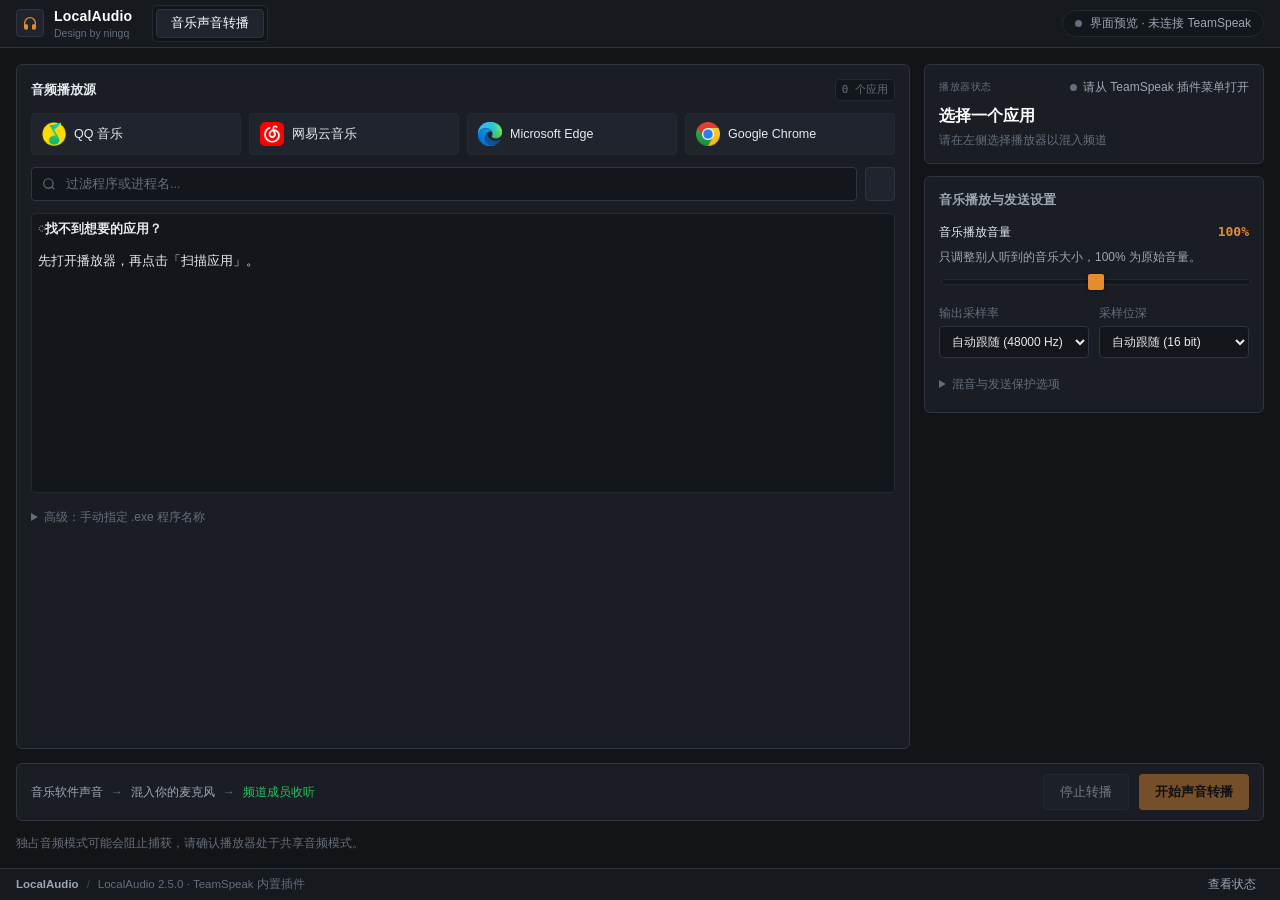
==== audio/frontend/index.html @ bee4cd1f "Add audio and screen plugin source with build tools" ====
<!doctype html>
<html lang="zh-CN">
<head>
  <meta charset="utf-8">
  <meta name="viewport" content="width=device-width,initial-scale=1">
  <meta http-equiv="Content-Security-Policy" content="default-src 'self'; script-src 'self'; style-src 'self'; img-src 'self' data:; media-src 'none'; connect-src 'none'; worker-src 'none'; object-src 'none'; frame-src 'none'; base-uri 'none'; form-action 'none'">
  <title>LocalAudio · 音频版</title>
  <link rel="stylesheet" href="./styles.css">
  <script type="module" src="./app.js"></script>
</head>
<body>
  <div class="shell">
    <!-- 控制台顶栏 -->
    <header class="topbar">
      <div class="header-left">
        <div class="brand" aria-label="LocalAudio, Design by ningq">
          <div class="brand-icon" aria-hidden="true">
            <svg viewBox="0 0 24 24" width="16" height="16" fill="currentColor">
              <!-- 精致双通道波形/耳机音频图标 -->
              <path d="M12 3a9 9 0 0 0-9 9v7a3 3 0 0 0 3 3h1a2 2 0 0 0 2-2v-4a2 2 0 0 0-2-2H5v-2a7 7 0 0 1 14 0v2h-2a2 2 0 0 0-2 2v4a2 2 0 0 0 2 2h1a3 3 0 0 0 3-3v-7a9 9 0 0 0-9-9z"/>
            </svg>
          </div>
          <div class="brand-meta">
            <span class="brand-title">LocalAudio</span>
            <span class="brand-sub">Design by ningq</span>
          </div>
        </div>

        <div class="tabs" aria-label="音乐声音转播"><div class="tab-group"><span class="tab active">音乐声音转播</span></div></div>
      </div>

      <div class="header-right">
        <div class="context-pill" title="当前 TeamSpeak 频道连接状态">
          <span class="status-dot" id="contextDot"></span>
          <span id="contextLabel">等待客户端连接</span>
        </div>

      </div>
    </header>

    <main class="main-viewport">
      <!-- 声音共享控制区 -->
      <section class="page active" id="audioPage" role="tabpanel" aria-labelledby="audioHeading">
        <h1 id="audioHeading" class="visually-hidden">本地声音共享</h1>
        
        <div class="studio-workbench">
          <!-- 左侧：播放源选择 -->
          <div class="panel-section source-panel">
            <div class="panel-header">
              <span class="panel-title">音频播放源</span>
              <span id="appCount" class="counter-tag">尚未扫描</span>
            </div>

            <!-- 常用程序快捷预设 -->
            <div class="preset-strip" id="presets"></div>

            <!-- 过滤与扫描栏 -->
            <div class="search-bar">
              <div class="search-input-wrap">
                <svg viewBox="0 0 24 24" width="14" height="14" fill="none" stroke="currentColor" stroke-width="2">
                  <circle cx="11" cy="11" r="8"/>
                  <line x1="21" y1="21" x2="16.65" y2="16.65"/>
                </svg>
                <input id="appSearch" type="search" placeholder="过滤程序或进程名..." autocomplete="off" aria-label="搜索应用">
              </div>
              <button class="button secondary scan" id="scanButton" title="重新扫描系统正在播放声音的程序">
                
              </button>
            </div>

            <!-- 程序列表 -->
            <div class="app-list-container" id="appList" role="region" aria-label="应用列表"></div>

            <!-- 高级手动输入 -->
            <details class="manual-details">
              <summary>高级：手动指定 .exe 程序名称</summary>
              <div class="manual-box">
                <input id="targetExe" placeholder="例如：foobar2000.exe" spellcheck="false" autocomplete="off">
              </div>
            </details>
          </div>

          <!-- 右侧：通道监听与推流控制 -->
          <div class="panel-section audio-controls-panel">
            <!-- 当前选中的播放源展示 -->
            <div class="channel-monitor-card now-card">
              <div class="channel-header">
                <span class="channel-tag">播放器状态</span>
                <div class="meta-status" id="audioState">
                  <span class="status-dot"></span>
                  <span>未开始转播</span>
                </div>
              </div>
              <div class="channel-body">
                <h2 id="selectedLabel" class="target-title">选择一个应用</h2>
                <p class="mono target-exe" id="selectedExe">请在左侧选择播放器以混入频道</p>
              </div>
            </div>

            <!-- 声音参数控制面板 -->
            <div class="console-rack volume-card">
              <div class="rack-header">音乐播放与发送设置</div>
              
              <div class="fader-row volume-row">
                <div class="fader-info">
                  <span class="fader-label">音乐播放音量</span>
                  <span class="meter-readout" id="volumeValue">100<span>%</span></span>
                </div>
                <p class="fader-help">只调整别人听到的音乐大小，100% 为原始音量。</p>
                <div class="slider-wrapper">
                  <input type="range" min="0" max="200" value="100" id="volume" aria-label="共享音量">
                </div>
              </div>

              <div class="tuning-grid">
                <div class="setting-item">
                  <label for="sampleRate">输出采样率</label>
                  <select id="sampleRate" class="select-field">
                    <option value="0">自动跟随 (48000 Hz)</option>
                    <option value="44100">44100 Hz</option>
                    <option value="48000">48000 Hz</option>
                    <option value="96000">96000 Hz</option>
                  </select>
                </div>
                <div class="setting-item">
                  <label for="bitDepth">采样位深</label>
                  <select id="bitDepth" class="select-field">
                    <option value="0">自动跟随 (16 bit)</option>
                    <option value="16">16 bit</option>
                    <option value="24">24 bit</option>
                    <option value="32">32 bit</option>
                  </select>
                </div>
              </div>

              <!-- 混音与发送保护设置 -->
              <details class="advanced">
                <summary>
                  <span>混音与发送保护选项</span>
                </summary>
                <div class="options-content">
                  <label class="check">
                    <input type="checkbox" id="keepMicActive" checked>
                    <span>保留麦克风原声通道<small>音乐与个人连麦声实时混合输出</small></span>
                  </label>
                  <label class="check">
                    <input type="checkbox" id="forceSend" checked>
                    <span>持续发送混音数据<small>客户端静音不受影响</small></span>
                  </label>
                </div>
              </details>
            </div>
          </div>
        </div>

        <!-- 底部全局控制台条 -->
        <div class="console-dock action-bar">
          <div class="audio-route-flow route">
            <span class="flow-step route-icon">音乐软件声音</span>
            <span class="flow-arrow">→</span>
            <span class="flow-step route-text">混入你的麦克风</span>
            <span class="flow-arrow">→</span>
            <span class="flow-step route-dest">频道成员收听</span>
          </div>
          <div class="dock-actions action-buttons">
            <button class="btn secondary" id="audioStop" disabled>停止转播</button>
            <button class="btn primary-action" id="audioStart">
              <span>开始声音转播</span>
            </button>
          </div>
        </div>
        <p class="footnote">独占音频模式可能会阻止捕获，请确认播放器处于共享音频模式。</p>
      </section>

    </main>

    <!-- 底部状态条 -->
    <footer class="app-footer">
      <div class="footer-left">
        <span class="brand-footnote">LocalAudio</span>
        <span class="separator">/</span>
        <span id="versionLabel">LocalAudio 2.5.0 · TeamSpeak 内置插件</span>
      </div>
      <div class="footer-right">
        <button class="btn-text" id="diagnosticButton">查看状态</button>
      </div>
    </footer>
  </div>

  


  <!-- 诊断状态弹窗 -->
  <dialog id="diagnosticDialog" class="studio-modal">
    <div class="modal-header">
      <div class="modal-title-group">
        <h3>当前状态</h3>
      </div>
      <button class="btn-close" id="closeDiagnostic" aria-label="关闭">✕</button>
    </div>
    <div class="modal-body">
      <pre id="diagnosticText"></pre>
    </div>
  </dialog>

  <div id="toast" role="status" aria-live="polite"></div>
</body>
</html>
---- audio/frontend/styles.css ----
/* ==========================================================================
   LocalAudio · TeamSpeak Music and Microphone Console
   Design System: Studio Hardware Rack (Graphite, Amber & Signal Indicators)
   Designed by ningq
   ========================================================================== */

:root {
  color-scheme: dark;
  /* 基底石墨硬件层级 */
  --bg-app: #121417;
  --bg-topbar: #16191e;
  --bg-panel: #1a1e24;
  --bg-panel-inset: #13161a;
  --bg-item: #20252d;
  --bg-item-hover: #262c36;
  --bg-item-selected: #2d3542;

  /* 结构边框：微明度细实线 */
  --border-subtle: #242932;
  --border-line: #2e3540;
  --border-highlight: #3d4655;
  --border-focus: #e58b30;

  /* 专业音频中性高对比文字 */
  --text-pure: #ffffff;
  --text-primary: #e6eaf0;
  --text-secondary: #9da6b4;
  --text-muted: #656e7c;

  /* 信号原色：硬件指示灯风格 */
  --amber: #e58b30;
  --amber-hover: #f59e0b;
  --amber-subtle: rgba(229, 139, 48, 0.12);

  --signal-green: #22c55e;
  --signal-green-subtle: rgba(34, 197, 94, 0.12);

  --danger: #ef4444;
  --danger-hover: #dc2626;

  /* 几何规范 */
  --radius-sm: 4px;
  --radius-md: 6px;
  --radius-lg: 8px;
  --radius-pill: 9999px;

  --font-sans: -apple-system, BlinkMacSystemFont, 'Segoe UI', 'PingFang SC', 'Microsoft YaHei UI', 'Noto Sans SC', sans-serif;
  --font-mono: 'JetBrains Mono', 'SF Mono', Consolas, 'Cascadia Code', monospace;
  --ease: cubic-bezier(0.16, 1, 0.3, 1);
}

* {
  box-sizing: border-box;
}

/* Shared by application lists, panels, dialogs and text fields in WebView2. */
*::-webkit-scrollbar { width: 10px; height: 10px; }
*::-webkit-scrollbar-track { background: var(--bg-panel-inset); border-radius: 6px; }
*::-webkit-scrollbar-thumb {
  background: #505a68;
  border: 2px solid var(--bg-panel-inset);
  border-radius: 6px;
  min-height: 28px;
}
*::-webkit-scrollbar-thumb:hover { background: var(--amber); }
*::-webkit-scrollbar-thumb:active { background: var(--amber-hover); }
*::-webkit-scrollbar-button { display: none; width: 0; height: 0; }
*::-webkit-scrollbar-corner { background: var(--bg-panel-inset); }
@supports not selector(::-webkit-scrollbar) {
  * { scrollbar-width: thin; scrollbar-color: #505a68 var(--bg-panel-inset); }
}
@media (forced-colors: active) {
  *::-webkit-scrollbar-thumb { background: ButtonText; }
  *::-webkit-scrollbar-track { background: Canvas; }
}

html, body {
  margin: 0;
  padding: 0;
  height: 100%;
  overflow: hidden;
  background-color: var(--bg-app);
  color: var(--text-primary);
  font-family: var(--font-sans);
  font-size: 13px;
  line-height: 1.45;
  -webkit-font-smoothing: antialiased;
  user-select: none;
}

[hidden] {
  display: none !important;
}

.visually-hidden {
  position: absolute;
  width: 1px;
  height: 1px;
  padding: 0;
  margin: -1px;
  overflow: hidden;
  clip: rect(0, 0, 0, 0);
  border: 0;
}

.mono {
  font-family: var(--font-mono);
}

button, input, select, textarea {
  font: inherit;
  color: inherit;
  outline: none;
}

button {
  cursor: pointer;
  border: none;
  background: transparent;
  transition: all 0.15s ease;
}

button:disabled {
  opacity: 0.45;
  cursor: not-allowed;
  pointer-events: none;
}

button:focus-visible, input:focus-visible, select:focus-visible, textarea:focus-visible {
  outline: 1.5px solid var(--border-focus);
  outline-offset: 1px;
}

/* 主工作区外壳 */
.shell {
  display: flex;
  flex-direction: column;
  height: 100%;
}

/* 顶栏控制台 */
.topbar {
  display: flex;
  align-items: center;
  justify-content: space-between;
  height: 48px;
  padding: 0 16px;
  background: var(--bg-topbar);
  border-bottom: 1px solid var(--border-line);
  flex-shrink: 0;
}

.header-left {
  display: flex;
  align-items: center;
  gap: 20px;
}

.brand {
  display: flex;
  align-items: center;
  gap: 10px;
}

.brand-icon {
  display: inline-flex;
  align-items: center;
  justify-content: center;
  width: 28px;
  height: 28px;
  background: var(--bg-item);
  border: 1px solid var(--border-line);
  border-radius: var(--radius-sm);
  color: var(--amber);
  flex-shrink: 0;
}

.brand-icon svg {
  display: block;
}

.brand-meta {
  display: flex;
  flex-direction: column;
}

.brand-title {
  font-size: 14px;
  font-weight: 600;
  color: var(--text-pure);
  letter-spacing: 0.2px;
}

.brand-sub {
  font-size: 10.5px;
  color: var(--text-muted);
}

/* 模式切换选项卡 */
.tabs {
  display: flex;
  align-items: center;
}

.tab-group {
  display: flex;
  background: var(--bg-panel-inset);
  padding: 3px;
  border-radius: var(--radius-sm);
  border: 1px solid var(--border-subtle);
  gap: 2px;
}

.tab {
  padding: 4px 14px;
  border-radius: var(--radius-sm);
  font-size: 12.5px;
  font-weight: 500;
  color: var(--text-secondary);
  display: inline-flex;
  align-items: center;
  gap: 6px;
}

.tab:hover {
  color: var(--text-primary);
  background: rgba(255, 255, 255, 0.04);
}

.tab.active {
  background: var(--bg-item);
  color: var(--text-pure);
  border: 1px solid var(--border-line);
  box-shadow: 0 1px 3px rgba(0, 0, 0, 0.3);
}

.tab-tag {
  font-family: var(--font-mono);
  font-size: 9.5px;
  padding: 1px 4px;
  background: var(--amber-subtle);
  color: var(--amber);
  border: 1px solid rgba(229, 139, 48, 0.3);
  border-radius: 2px;
}

/* 顶栏右侧状态 */
.header-right {
  display: flex;
  align-items: center;
  gap: 10px;
}

.context-pill {
  display: flex;
  align-items: center;
  gap: 8px;
  padding: 4px 12px;
  background: var(--bg-panel-inset);
  border: 1px solid var(--border-subtle);
  border-radius: var(--radius-pill);
  font-size: 12px;
  color: var(--text-secondary);
}

.status-dot {
  width: 7px;
  height: 7px;
  border-radius: 50%;
  background: var(--text-muted);
  flex-shrink: 0;
}

.status-dot.live {
  background: var(--signal-green);
  box-shadow: 0 0 6px rgba(34, 197, 94, 0.6);
}

.status-dot.warn {
  background: var(--amber);
}

.icon-button {
  display: inline-flex;
  align-items: center;
  justify-content: center;
  width: 30px;
  height: 30px;
  border-radius: var(--radius-sm);
  color: var(--text-secondary);
  border: 1px solid var(--border-subtle);
  background: var(--bg-panel-inset);
}

.icon-button:hover {
  color: var(--text-pure);
  background: var(--bg-item);
  border-color: var(--border-line);
}

/* 主内容视口 */
.main-viewport {
  flex: 1;
  overflow: hidden;
  position: relative;
  display: flex;
  flex-direction: column;
}

.page {
  flex: 1;
  display: flex;
  flex-direction: column;
  padding: 16px;
  gap: 14px;
  overflow-y: auto;
}

/* 工作台栅格 */
.studio-workbench {
  display: grid;
  grid-template-columns: 1fr 340px;
  gap: 14px;
  flex: 1;
  min-height: 0;
}

.panel-section {
  display: flex;
  flex-direction: column;
  gap: 12px;
  min-height: 0;
}

.source-panel {
  background: var(--bg-panel);
  border: 1px solid var(--border-line);
  border-radius: var(--radius-md);
  padding: 14px;
}

.panel-header {
  display: flex;
  align-items: center;
  justify-content: space-between;
}

.panel-title {
  font-size: 13px;
  font-weight: 600;
  color: var(--text-primary);
}

.counter-tag {
  font-family: var(--font-mono);
  font-size: 11px;
  color: var(--text-muted);
  background: var(--bg-panel-inset);
  padding: 2px 6px;
  border-radius: var(--radius-sm);
  border: 1px solid var(--border-subtle);
}

/* 常用预设横栏 */
.preset-strip {
  display: grid;
  grid-template-columns: repeat(4, 1fr);
  gap: 8px;
}

.preset {
  display: flex;
  align-items: center;
  gap: 8px;
  padding: 8px 10px;
  background: var(--bg-item);
  border: 1px solid var(--border-subtle);
  border-radius: var(--radius-sm);
  color: var(--text-primary);
  font-size: 12.5px;
  text-align: left;
}

.preset:hover {
  background: var(--bg-item-hover);
  border-color: var(--border-line);
}

.preset.selected {
  background: var(--bg-item-selected);
  border-color: var(--amber);
  color: var(--text-pure);
}

.app-icon {
  display: inline-flex;
  align-items: center;
  justify-content: center;
  width: 24px;
  height: 24px;
  flex-shrink: 0;
}
.app-icon img { width: 100%; height: 100%; object-fit: contain; }
.app-row .app-icon { width: 32px; height: 32px; }
.app-icon-unavailable { font-size: 10px; color: var(--text-secondary); }

/* 搜索与工具条 */
.search-bar {
  display: flex;
  gap: 8px;
}

.search-input-wrap {
  flex: 1;
  display: flex;
  align-items: center;
  gap: 8px;
  background: var(--bg-panel-inset);
  border: 1px solid var(--border-line);
  border-radius: var(--radius-sm);
  padding: 0 10px;
}

.search-input-wrap svg {
  color: var(--text-muted);
  flex-shrink: 0;
}

.search-input-wrap input {
  flex: 1;
  background: transparent;
  border: none;
  height: 32px;
  font-size: 12.5px;
  color: var(--text-primary);
}

.search-input-wrap input::placeholder {
  color: var(--text-muted);
}

.button.secondary.scan {
  display: inline-flex;
  align-items: center;
  gap: 6px;
  padding: 0 14px;
  height: 34px;
  background: var(--bg-item);
  border: 1px solid var(--border-line);
  border-radius: var(--radius-sm);
  color: var(--text-primary);
  font-size: 12px;
  font-weight: 500;
  white-space: nowrap;
}

.button.secondary.scan:hover {
  background: var(--bg-item-hover);
  border-color: var(--border-highlight);
}

/* 程序列表容器 */
.app-list-container {
  flex: 1;
  min-height: 140px;
  max-height: 280px;
  overflow-y: auto;
  display: flex;
  flex-direction: column;
  gap: 4px;
  background: var(--bg-panel-inset);
  border: 1px solid var(--border-subtle);
  border-radius: var(--radius-sm);
  padding: 6px;
}

.app-row {
  display: flex;
  align-items: center;
  gap: 10px;
  padding: 7px 10px;
  background: var(--bg-item);
  border: 1px solid transparent;
  border-radius: var(--radius-sm);
  text-align: left;
}

.app-row:hover {
  background: var(--bg-item-hover);
}

.app-row.selected {
  background: var(--bg-item-selected);
  border-color: var(--amber);
}

.app-copy {
  flex: 1;
  display: flex;
  flex-direction: column;
  min-width: 0;
}

.app-copy strong {
  font-size: 12.5px;
  color: var(--text-primary);
  white-space: nowrap;
  overflow: hidden;
  text-overflow: ellipsis;
}

.app-copy small {
  font-family: var(--font-mono);
  font-size: 10.5px;
  color: var(--text-muted);
}

.app-row-end {
  display: flex;
  align-items: center;
  gap: 8px;
}

.playing-label {
  display: inline-flex;
  align-items: center;
  gap: 5px;
  font-size: 11px;
  color: var(--signal-green);
  background: var(--signal-green-subtle);
  padding: 2px 6px;
  border-radius: var(--radius-sm);
}

.playing-label i {
  display: inline-block;
  width: 2.5px;
  height: 9px;
  background: currentColor;
  border-radius: 1px;
  animation: pulse 1s infinite alternate ease-in-out;
}

.playing-label i:nth-child(2) { animation-delay: 0.2s; height: 12px; }
.playing-label i:nth-child(3) { animation-delay: 0.4s; height: 7px; }

@keyframes pulse {
  0% { transform: scaleY(0.4); }
  100% { transform: scaleY(1); }
}

.select-radio {
  width: 12px;
  height: 12px;
  border-radius: 50%;
  border: 1.5px solid var(--text-muted);
  display: inline-block;
}

.app-row.selected .select-radio {
  border-color: var(--amber);
  background: var(--amber);
}

/* 高级折叠 */
.manual-details, .advanced {
  font-size: 12px;
  color: var(--text-secondary);
}

.manual-details summary, .advanced summary {
  cursor: pointer;
  padding: 4px 0;
  user-select: none;
  color: var(--text-muted);
}

.manual-details summary:hover, .advanced summary:hover {
  color: var(--text-primary);
}

.manual-box {
  margin-top: 6px;
}

.manual-box input {
  width: 100%;
  height: 32px;
  background: var(--bg-panel-inset);
  border: 1px solid var(--border-line);
  border-radius: var(--radius-sm);
  padding: 0 10px;
  font-family: var(--font-mono);
  font-size: 12px;
  color: var(--text-primary);
}

/* 右侧：调音监视与参数面板 */
.audio-controls-panel {
  display: flex;
  flex-direction: column;
  gap: 12px;
}

.channel-monitor-card {
  background: var(--bg-panel);
  border: 1px solid var(--border-line);
  border-radius: var(--radius-md);
  padding: 14px;
}

.now-card.sharing {
  border-color: var(--signal-green);
}

.channel-header {
  display: flex;
  align-items: center;
  justify-content: space-between;
  margin-bottom: 8px;
}

.channel-tag {
  font-family: var(--font-mono);
  font-size: 10px;
  letter-spacing: 0.5px;
  color: var(--text-muted);
}

.meta-status {
  display: flex;
  align-items: center;
  gap: 6px;
  font-size: 12px;
  color: var(--text-secondary);
}

.target-title {
  margin: 0 0 4px;
  font-size: 16px;
  font-weight: 600;
  color: var(--text-pure);
}

.target-exe {
  margin: 0;
  font-size: 12px;
  color: var(--text-muted);
}

/* 参数机架卡片 */
.console-rack {
  background: var(--bg-panel);
  border: 1px solid var(--border-line);
  border-radius: var(--radius-md);
  padding: 14px;
  display: flex;
  flex-direction: column;
  gap: 14px;
}

.rack-header {
  display: flex;
  align-items: center;
  justify-content: space-between;
  font-size: 12.5px;
  font-weight: 600;
  color: var(--text-secondary);
}

.fader-row {
  display: flex;
  flex-direction: column;
  gap: 6px;
}

.fader-info {
  display: flex;
  justify-content: space-between;
  align-items: center;
  font-size: 12px;
}

.meter-readout {
  font-family: var(--font-mono);
  font-size: 13px;
  font-weight: 700;
  color: var(--amber);
}

.fader-help { margin: 0; font-size: 12px; line-height: 1.5; color: var(--text-secondary); }

.slider-wrapper input[type="range"] {
  width: 100%;
  height: 6px;
  -webkit-appearance: none;
  background: var(--bg-panel-inset);
  border: 1px solid var(--border-subtle);
  border-radius: 3px;
  outline: none;
}

.slider-wrapper input[type="range"]::-webkit-slider-thumb {
  -webkit-appearance: none;
  width: 16px;
  height: 16px;
  border-radius: 2px;
  background: var(--amber);
  cursor: pointer;
  box-shadow: 0 1px 4px rgba(0, 0, 0, 0.4);
}

.tuning-grid {
  display: grid;
  grid-template-columns: 1fr 1fr;
  gap: 10px;
}

.setting-item {
  display: flex;
  flex-direction: column;
  gap: 5px;
}

.setting-item label {
  font-size: 11.5px;
  color: var(--text-muted);
}

.select-field, .setting-item select, .setting-item input {
  height: 32px;
  background: var(--bg-panel-inset);
  border: 1px solid var(--border-line);
  border-radius: var(--radius-sm);
  padding: 0 8px;
  font-size: 12px;
  color: var(--text-primary);
}

.options-content {
  display: flex;
  flex-direction: column;
  gap: 8px;
  margin-top: 8px;
  padding: 10px;
  background: var(--bg-panel-inset);
  border-radius: var(--radius-sm);
}

.check {
  display: flex;
  align-items: flex-start;
  gap: 8px;
  font-size: 12px;
  cursor: pointer;
}

.check input {
  margin-top: 2px;
}

.check span small {
  display: block;
  font-size: 11px;
  color: var(--text-muted);
}

/* 底部操作与路由条 */
.console-dock {
  display: flex;
  align-items: center;
  justify-content: space-between;
  padding: 10px 14px;
  background: var(--bg-panel);
  border: 1px solid var(--border-line);
  border-radius: var(--radius-md);
  margin-top: auto;
}

.audio-route-flow {
  display: flex;
  align-items: center;
  gap: 8px;
  font-size: 12px;
}

.flow-step {
  color: var(--text-secondary);
}

.flow-step.route-dest {
  color: var(--signal-green);
  font-weight: 500;
}

.flow-arrow {
  color: var(--text-muted);
}

.dock-actions {
  display: flex;
  align-items: center;
  gap: 10px;
}

/* 通用按钮系统 */
.btn {
  display: inline-flex;
  align-items: center;
  justify-content: center;
  gap: 6px;
  height: 36px;
  padding: 0 16px;
  border-radius: var(--radius-sm);
  font-size: 13px;
  font-weight: 500;
}

.btn.primary-action {
  background: var(--amber);
  color: #000;
  font-weight: 600;
}

.btn.primary-action:hover {
  background: var(--amber-hover);
}

.btn.secondary {
  background: var(--bg-item);
  border: 1px solid var(--border-line);
  color: var(--text-primary);
}

.btn.secondary:hover {
  background: var(--bg-item-hover);
  border-color: var(--border-highlight);
}

.btn.danger {
  background: var(--danger);
  color: #fff;
}

.btn.danger:hover {
  background: var(--danger-hover);
}

.btn-text, .btn-link {
  font-size: 12px;
  color: var(--text-secondary);
  padding: 4px 8px;
  border-radius: var(--radius-sm);
}

.btn-text:hover, .btn-link:hover {
  color: var(--text-pure);
  background: rgba(255, 255, 255, 0.05);
}

.btn-text.danger, .btn-link.danger {
  color: var(--danger);
}

.btn.full {
  width: 100%;
}

.footnote {
  margin: 0;
  font-size: 11.5px;
  color: var(--text-muted);
}

/* 页脚 */
.app-footer {
  display: flex;
  align-items: center;
  justify-content: space-between;
  height: 32px;
  padding: 0 16px;
  background: var(--bg-topbar);
  border-top: 1px solid var(--border-line);
  font-size: 11.5px;
  color: var(--text-muted);
  flex-shrink: 0;
}

.footer-left {
  display: flex;
  align-items: center;
  gap: 8px;
}

.brand-footnote {
  font-weight: 600;
  color: var(--text-secondary);
}

.separator {
  color: var(--border-highlight);
}

/* 模态弹窗 */
.studio-modal {
  background: var(--bg-panel);
  border: 1px solid var(--border-line);
  border-radius: var(--radius-md);
  color: var(--text-primary);
  padding: 0;
  max-width: 520px;
  width: 90%;
  box-shadow: 0 16px 36px rgba(0, 0, 0, 0.6);
}

.studio-modal::backdrop {
  background: rgba(0, 0, 0, 0.65);
}

.modal-header {
  display: flex;
  align-items: center;
  justify-content: space-between;
  padding: 14px 16px;
  border-bottom: 1px solid var(--border-line);
}

.modal-title-group h3 {
  margin: 0;
  font-size: 14px;
  color: var(--text-pure);
}

.modal-title-group p {
  margin: 4px 0 0;
  font-size: 11.5px;
  color: var(--text-muted);
}

.btn-close {
  color: var(--text-muted);
  font-size: 16px;
  padding: 4px;
}

.btn-close:hover {
  color: var(--text-pure);
}

.modal-body {
  padding: 16px;
  display: flex;
  flex-direction: column;
  gap: 12px;
}

.modal-body textarea {
  width: 100%;
  background: var(--bg-panel-inset);
  border: 1px solid var(--border-line);
  border-radius: var(--radius-sm);
  padding: 6px 8px;
  font-family: var(--font-mono);
  font-size: 11.5px;
  color: var(--text-primary);
  resize: vertical;
}

.modal-actions {
  display: flex;
  justify-content: flex-end;
  gap: 10px;
  padding: 12px 16px;
  border-top: 1px solid var(--border-line);
  background: var(--bg-topbar);
}

pre#diagnosticText {
  margin: 0;
  font-family: var(--font-mono);
  font-size: 11px;
  color: var(--text-secondary);
  max-height: 300px;
  overflow-y: auto;
  white-space: pre-wrap;
}

/* Toast */
#toast {
  position: fixed;
  bottom: 42px;
  left: 50%;
  transform: translateX(-50%) translateY(20px);
  background: var(--bg-item-selected);
  border: 1px solid var(--border-highlight);
  color: var(--text-pure);
  padding: 8px 16px;
  border-radius: var(--radius-sm);
  font-size: 12px;
  box-shadow: 0 8px 24px rgba(0, 0, 0, 0.5);
  opacity: 0;
  pointer-events: none;
  transition: all 0.2s var(--ease);
  z-index: 1000;
}

#toast.show {
  opacity: 1;
  transform: translateX(-50%) translateY(0);
}

/* 响应式断点 */
@media (max-width: 820px) {
  .studio-workbench {
    grid-template-columns: 1fr;
  }
}
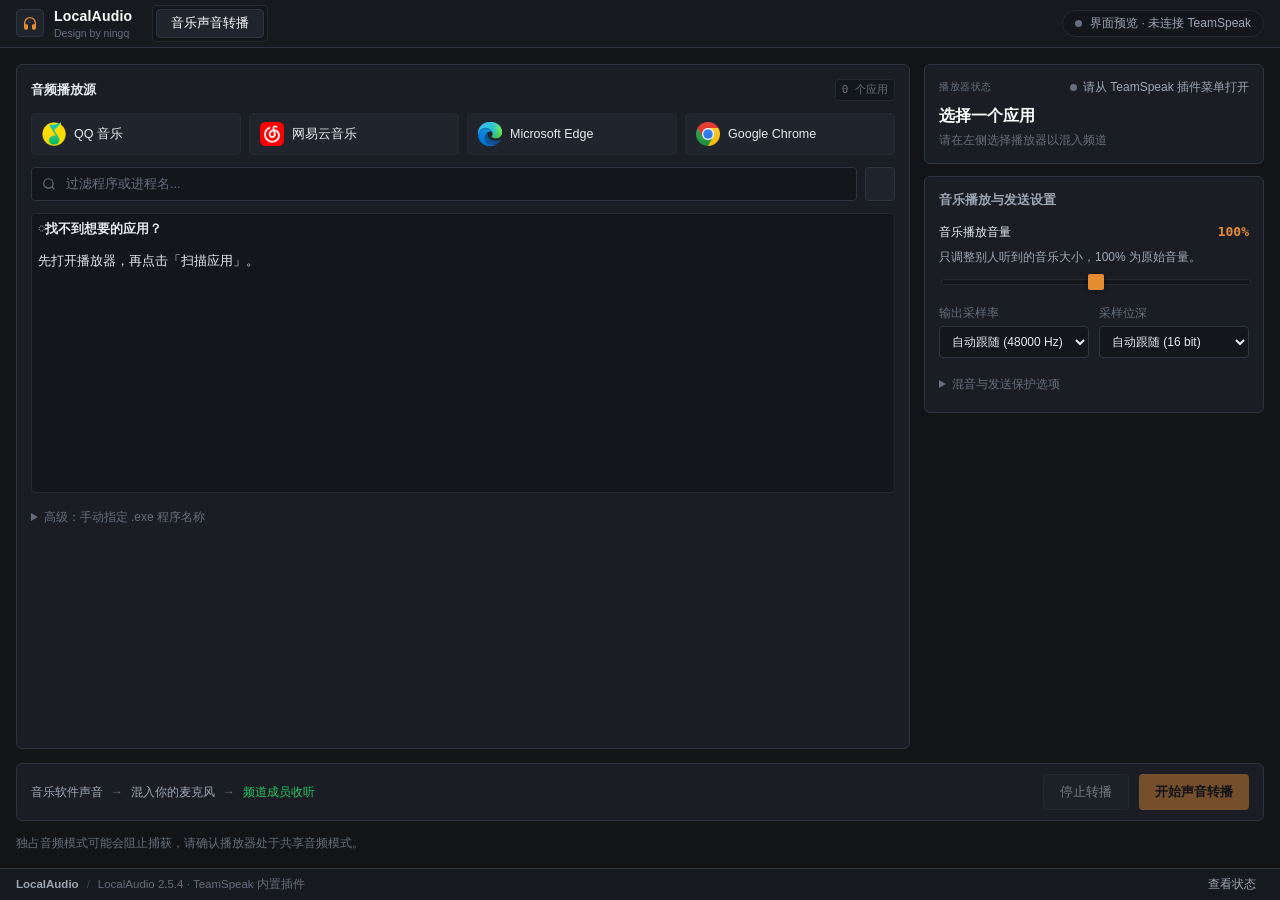
==== commit 5e07ee39: "Harden sharing authentication and relay credentials for LocalAudio 2.5.4" ====
--- a/audio/frontend/index.html
+++ b/audio/frontend/index.html
@@ -1,208 +1,208 @@
-<!doctype html>
-<html lang="zh-CN">
-<head>
-  <meta charset="utf-8">
-  <meta name="viewport" content="width=device-width,initial-scale=1">
-  <meta http-equiv="Content-Security-Policy" content="default-src 'self'; script-src 'self'; style-src 'self'; img-src 'self' data:; media-src 'none'; connect-src 'none'; worker-src 'none'; object-src 'none'; frame-src 'none'; base-uri 'none'; form-action 'none'">
-  <title>LocalAudio · 音频版</title>
-  <link rel="stylesheet" href="./styles.css">
-  <script type="module" src="./app.js"></script>
-</head>
-<body>
-  <div class="shell">
-    <!-- 控制台顶栏 -->
-    <header class="topbar">
-      <div class="header-left">
-        <div class="brand" aria-label="LocalAudio, Design by ningq">
-          <div class="brand-icon" aria-hidden="true">
-            <svg viewBox="0 0 24 24" width="16" height="16" fill="currentColor">
-              <!-- 精致双通道波形/耳机音频图标 -->
-              <path d="M12 3a9 9 0 0 0-9 9v7a3 3 0 0 0 3 3h1a2 2 0 0 0 2-2v-4a2 2 0 0 0-2-2H5v-2a7 7 0 0 1 14 0v2h-2a2 2 0 0 0-2 2v4a2 2 0 0 0 2 2h1a3 3 0 0 0 3-3v-7a9 9 0 0 0-9-9z"/>
-            </svg>
-          </div>
-          <div class="brand-meta">
-            <span class="brand-title">LocalAudio</span>
-            <span class="brand-sub">Design by ningq</span>
-          </div>
-        </div>
-
-        <div class="tabs" aria-label="音乐声音转播"><div class="tab-group"><span class="tab active">音乐声音转播</span></div></div>
-      </div>
-
-      <div class="header-right">
-        <div class="context-pill" title="当前 TeamSpeak 频道连接状态">
-          <span class="status-dot" id="contextDot"></span>
-          <span id="contextLabel">等待客户端连接</span>
-        </div>
-
-      </div>
-    </header>
-
-    <main class="main-viewport">
-      <!-- 声音共享控制区 -->
-      <section class="page active" id="audioPage" role="tabpanel" aria-labelledby="audioHeading">
-        <h1 id="audioHeading" class="visually-hidden">本地声音共享</h1>
-        
-        <div class="studio-workbench">
-          <!-- 左侧：播放源选择 -->
-          <div class="panel-section source-panel">
-            <div class="panel-header">
-              <span class="panel-title">音频播放源</span>
-              <span id="appCount" class="counter-tag">尚未扫描</span>
-            </div>
-
-            <!-- 常用程序快捷预设 -->
-            <div class="preset-strip" id="presets"></div>
-
-            <!-- 过滤与扫描栏 -->
-            <div class="search-bar">
-              <div class="search-input-wrap">
-                <svg viewBox="0 0 24 24" width="14" height="14" fill="none" stroke="currentColor" stroke-width="2">
-                  <circle cx="11" cy="11" r="8"/>
-                  <line x1="21" y1="21" x2="16.65" y2="16.65"/>
-                </svg>
-                <input id="appSearch" type="search" placeholder="过滤程序或进程名..." autocomplete="off" aria-label="搜索应用">
-              </div>
-              <button class="button secondary scan" id="scanButton" title="重新扫描系统正在播放声音的程序">
-                
-              </button>
-            </div>
-
-            <!-- 程序列表 -->
-            <div class="app-list-container" id="appList" role="region" aria-label="应用列表"></div>
-
-            <!-- 高级手动输入 -->
-            <details class="manual-details">
-              <summary>高级：手动指定 .exe 程序名称</summary>
-              <div class="manual-box">
-                <input id="targetExe" placeholder="例如：foobar2000.exe" spellcheck="false" autocomplete="off">
-              </div>
-            </details>
-          </div>
-
-          <!-- 右侧：通道监听与推流控制 -->
-          <div class="panel-section audio-controls-panel">
-            <!-- 当前选中的播放源展示 -->
-            <div class="channel-monitor-card now-card">
-              <div class="channel-header">
-                <span class="channel-tag">播放器状态</span>
-                <div class="meta-status" id="audioState">
-                  <span class="status-dot"></span>
-                  <span>未开始转播</span>
-                </div>
-              </div>
-              <div class="channel-body">
-                <h2 id="selectedLabel" class="target-title">选择一个应用</h2>
-                <p class="mono target-exe" id="selectedExe">请在左侧选择播放器以混入频道</p>
-              </div>
-            </div>
-
-            <!-- 声音参数控制面板 -->
-            <div class="console-rack volume-card">
-              <div class="rack-header">音乐播放与发送设置</div>
-              
-              <div class="fader-row volume-row">
-                <div class="fader-info">
-                  <span class="fader-label">音乐播放音量</span>
-                  <span class="meter-readout" id="volumeValue">100<span>%</span></span>
-                </div>
-                <p class="fader-help">只调整别人听到的音乐大小，100% 为原始音量。</p>
-                <div class="slider-wrapper">
-                  <input type="range" min="0" max="200" value="100" id="volume" aria-label="共享音量">
-                </div>
-              </div>
-
-              <div class="tuning-grid">
-                <div class="setting-item">
-                  <label for="sampleRate">输出采样率</label>
-                  <select id="sampleRate" class="select-field">
-                    <option value="0">自动跟随 (48000 Hz)</option>
-                    <option value="44100">44100 Hz</option>
-                    <option value="48000">48000 Hz</option>
-                    <option value="96000">96000 Hz</option>
-                  </select>
-                </div>
-                <div class="setting-item">
-                  <label for="bitDepth">采样位深</label>
-                  <select id="bitDepth" class="select-field">
-                    <option value="0">自动跟随 (16 bit)</option>
-                    <option value="16">16 bit</option>
-                    <option value="24">24 bit</option>
-                    <option value="32">32 bit</option>
-                  </select>
-                </div>
-              </div>
-
-              <!-- 混音与发送保护设置 -->
-              <details class="advanced">
-                <summary>
-                  <span>混音与发送保护选项</span>
-                </summary>
-                <div class="options-content">
-                  <label class="check">
-                    <input type="checkbox" id="keepMicActive" checked>
-                    <span>保留麦克风原声通道<small>音乐与个人连麦声实时混合输出</small></span>
-                  </label>
-                  <label class="check">
-                    <input type="checkbox" id="forceSend" checked>
-                    <span>持续发送混音数据<small>客户端静音不受影响</small></span>
-                  </label>
-                </div>
-              </details>
-            </div>
-          </div>
-        </div>
-
-        <!-- 底部全局控制台条 -->
-        <div class="console-dock action-bar">
-          <div class="audio-route-flow route">
-            <span class="flow-step route-icon">音乐软件声音</span>
-            <span class="flow-arrow">→</span>
-            <span class="flow-step route-text">混入你的麦克风</span>
-            <span class="flow-arrow">→</span>
-            <span class="flow-step route-dest">频道成员收听</span>
-          </div>
-          <div class="dock-actions action-buttons">
-            <button class="btn secondary" id="audioStop" disabled>停止转播</button>
-            <button class="btn primary-action" id="audioStart">
-              <span>开始声音转播</span>
-            </button>
-          </div>
-        </div>
-        <p class="footnote">独占音频模式可能会阻止捕获，请确认播放器处于共享音频模式。</p>
-      </section>
-
-    </main>
-
-    <!-- 底部状态条 -->
-    <footer class="app-footer">
-      <div class="footer-left">
-        <span class="brand-footnote">LocalAudio</span>
-        <span class="separator">/</span>
-        <span id="versionLabel">LocalAudio 2.5.0 · TeamSpeak 内置插件</span>
-      </div>
-      <div class="footer-right">
-        <button class="btn-text" id="diagnosticButton">查看状态</button>
-      </div>
-    </footer>
-  </div>
-
-  
-
-
-  <!-- 诊断状态弹窗 -->
-  <dialog id="diagnosticDialog" class="studio-modal">
-    <div class="modal-header">
-      <div class="modal-title-group">
-        <h3>当前状态</h3>
-      </div>
-      <button class="btn-close" id="closeDiagnostic" aria-label="关闭">✕</button>
-    </div>
-    <div class="modal-body">
-      <pre id="diagnosticText"></pre>
-    </div>
-  </dialog>
-
-  <div id="toast" role="status" aria-live="polite"></div>
-</body>
-</html>
+<!doctype html>
+<html lang="zh-CN">
+<head>
+  <meta charset="utf-8">
+  <meta name="viewport" content="width=device-width,initial-scale=1">
+  <meta http-equiv="Content-Security-Policy" content="default-src 'self'; script-src 'self'; style-src 'self'; img-src 'self' data:; media-src 'none'; connect-src 'none'; worker-src 'none'; object-src 'none'; frame-src 'none'; base-uri 'none'; form-action 'none'">
+  <title>LocalAudio · 音频版</title>
+  <link rel="stylesheet" href="./styles.css">
+  <script type="module" src="./app.js"></script>
+</head>
+<body>
+  <div class="shell">
+    <!-- 控制台顶栏 -->
+    <header class="topbar">
+      <div class="header-left">
+        <div class="brand" aria-label="LocalAudio, Design by ningq">
+          <div class="brand-icon" aria-hidden="true">
+            <svg viewBox="0 0 24 24" width="16" height="16" fill="currentColor">
+              <!-- 精致双通道波形/耳机音频图标 -->
+              <path d="M12 3a9 9 0 0 0-9 9v7a3 3 0 0 0 3 3h1a2 2 0 0 0 2-2v-4a2 2 0 0 0-2-2H5v-2a7 7 0 0 1 14 0v2h-2a2 2 0 0 0-2 2v4a2 2 0 0 0 2 2h1a3 3 0 0 0 3-3v-7a9 9 0 0 0-9-9z"/>
+            </svg>
+          </div>
+          <div class="brand-meta">
+            <span class="brand-title">LocalAudio</span>
+            <span class="brand-sub">Design by ningq</span>
+          </div>
+        </div>
+
+        <div class="tabs" aria-label="音乐声音转播"><div class="tab-group"><span class="tab active">音乐声音转播</span></div></div>
+      </div>
+
+      <div class="header-right">
+        <div class="context-pill" title="当前 TeamSpeak 频道连接状态">
+          <span class="status-dot" id="contextDot"></span>
+          <span id="contextLabel">等待客户端连接</span>
+        </div>
+
+      </div>
+    </header>
+
+    <main class="main-viewport">
+      <!-- 声音共享控制区 -->
+      <section class="page active" id="audioPage" role="tabpanel" aria-labelledby="audioHeading">
+        <h1 id="audioHeading" class="visually-hidden">本地声音共享</h1>
+        
+        <div class="studio-workbench">
+          <!-- 左侧：播放源选择 -->
+          <div class="panel-section source-panel">
+            <div class="panel-header">
+              <span class="panel-title">音频播放源</span>
+              <span id="appCount" class="counter-tag">尚未扫描</span>
+            </div>
+
+            <!-- 常用程序快捷预设 -->
+            <div class="preset-strip" id="presets"></div>
+
+            <!-- 过滤与扫描栏 -->
+            <div class="search-bar">
+              <div class="search-input-wrap">
+                <svg viewBox="0 0 24 24" width="14" height="14" fill="none" stroke="currentColor" stroke-width="2">
+                  <circle cx="11" cy="11" r="8"/>
+                  <line x1="21" y1="21" x2="16.65" y2="16.65"/>
+                </svg>
+                <input id="appSearch" type="search" placeholder="过滤程序或进程名..." autocomplete="off" aria-label="搜索应用">
+              </div>
+              <button class="button secondary scan" id="scanButton" title="重新扫描系统正在播放声音的程序">
+                
+              </button>
+            </div>
+
+            <!-- 程序列表 -->
+            <div class="app-list-container" id="appList" role="region" aria-label="应用列表"></div>
+
+            <!-- 高级手动输入 -->
+            <details class="manual-details">
+              <summary>高级：手动指定 .exe 程序名称</summary>
+              <div class="manual-box">
+                <input id="targetExe" placeholder="例如：foobar2000.exe" spellcheck="false" autocomplete="off">
+              </div>
+            </details>
+          </div>
+
+          <!-- 右侧：通道监听与推流控制 -->
+          <div class="panel-section audio-controls-panel">
+            <!-- 当前选中的播放源展示 -->
+            <div class="channel-monitor-card now-card">
+              <div class="channel-header">
+                <span class="channel-tag">播放器状态</span>
+                <div class="meta-status" id="audioState">
+                  <span class="status-dot"></span>
+                  <span>未开始转播</span>
+                </div>
+              </div>
+              <div class="channel-body">
+                <h2 id="selectedLabel" class="target-title">选择一个应用</h2>
+                <p class="mono target-exe" id="selectedExe">请在左侧选择播放器以混入频道</p>
+              </div>
+            </div>
+
+            <!-- 声音参数控制面板 -->
+            <div class="console-rack volume-card">
+              <div class="rack-header">音乐播放与发送设置</div>
+              
+              <div class="fader-row volume-row">
+                <div class="fader-info">
+                  <span class="fader-label">音乐播放音量</span>
+                  <span class="meter-readout" id="volumeValue">100<span>%</span></span>
+                </div>
+                <p class="fader-help">只调整别人听到的音乐大小，100% 为原始音量。</p>
+                <div class="slider-wrapper">
+                  <input type="range" min="0" max="200" value="100" id="volume" aria-label="共享音量">
+                </div>
+              </div>
+
+              <div class="tuning-grid">
+                <div class="setting-item">
+                  <label for="sampleRate">输出采样率</label>
+                  <select id="sampleRate" class="select-field">
+                    <option value="0">自动跟随 (48000 Hz)</option>
+                    <option value="44100">44100 Hz</option>
+                    <option value="48000">48000 Hz</option>
+                    <option value="96000">96000 Hz</option>
+                  </select>
+                </div>
+                <div class="setting-item">
+                  <label for="bitDepth">采样位深</label>
+                  <select id="bitDepth" class="select-field">
+                    <option value="0">自动跟随 (16 bit)</option>
+                    <option value="16">16 bit</option>
+                    <option value="24">24 bit</option>
+                    <option value="32">32 bit</option>
+                  </select>
+                </div>
+              </div>
+
+              <!-- 混音与发送保护设置 -->
+              <details class="advanced">
+                <summary>
+                  <span>混音与发送保护选项</span>
+                </summary>
+                <div class="options-content">
+                  <label class="check">
+                    <input type="checkbox" id="keepMicActive" checked>
+                    <span>保留麦克风原声通道<small>音乐与个人连麦声实时混合输出</small></span>
+                  </label>
+                  <label class="check">
+                    <input type="checkbox" id="forceSend" checked>
+                    <span>持续发送混音数据<small>客户端静音不受影响</small></span>
+                  </label>
+                </div>
+              </details>
+            </div>
+          </div>
+        </div>
+
+        <!-- 底部全局控制台条 -->
+        <div class="console-dock action-bar">
+          <div class="audio-route-flow route">
+            <span class="flow-step route-icon">音乐软件声音</span>
+            <span class="flow-arrow">→</span>
+            <span class="flow-step route-text">混入你的麦克风</span>
+            <span class="flow-arrow">→</span>
+            <span class="flow-step route-dest">频道成员收听</span>
+          </div>
+          <div class="dock-actions action-buttons">
+            <button class="btn secondary" id="audioStop" disabled>停止转播</button>
+            <button class="btn primary-action" id="audioStart">
+              <span>开始声音转播</span>
+            </button>
+          </div>
+        </div>
+        <p class="footnote">独占音频模式可能会阻止捕获，请确认播放器处于共享音频模式。</p>
+      </section>
+
+    </main>
+
+    <!-- 底部状态条 -->
+    <footer class="app-footer">
+      <div class="footer-left">
+        <span class="brand-footnote">LocalAudio</span>
+        <span class="separator">/</span>
+        <span id="versionLabel">LocalAudio 2.5.4 · TeamSpeak 内置插件</span>
+      </div>
+      <div class="footer-right">
+        <button class="btn-text" id="diagnosticButton">查看状态</button>
+      </div>
+    </footer>
+  </div>
+
+  
+
+
+  <!-- 诊断状态弹窗 -->
+  <dialog id="diagnosticDialog" class="studio-modal">
+    <div class="modal-header">
+      <div class="modal-title-group">
+        <h3>当前状态</h3>
+      </div>
+      <button class="btn-close" id="closeDiagnostic" aria-label="关闭">✕</button>
+    </div>
+    <div class="modal-body">
+      <pre id="diagnosticText"></pre>
+    </div>
+  </dialog>
+
+  <div id="toast" role="status" aria-live="polite"></div>
+</body>
+</html>
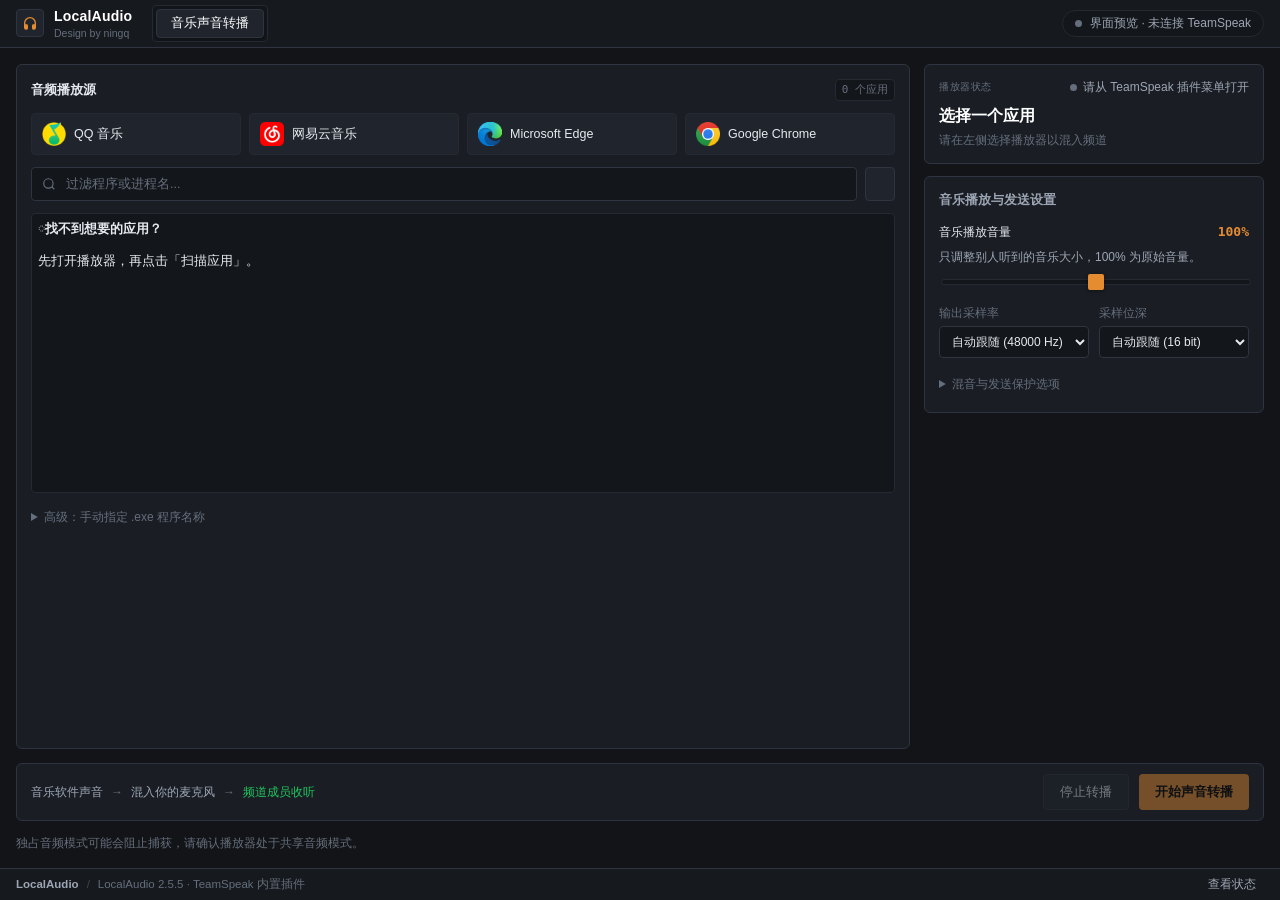
==== commit f80411d7: "Bump LocalAudio version to 2.5.5" ====
--- a/audio/frontend/index.html
+++ b/audio/frontend/index.html
@@ -179,7 +179,7 @@
       <div class="footer-left">
         <span class="brand-footnote">LocalAudio</span>
         <span class="separator">/</span>
-        <span id="versionLabel">LocalAudio 2.5.4 · TeamSpeak 内置插件</span>
+        <span id="versionLabel">LocalAudio 2.5.5 · TeamSpeak 内置插件</span>
       </div>
       <div class="footer-right">
         <button class="btn-text" id="diagnosticButton">查看状态</button>
